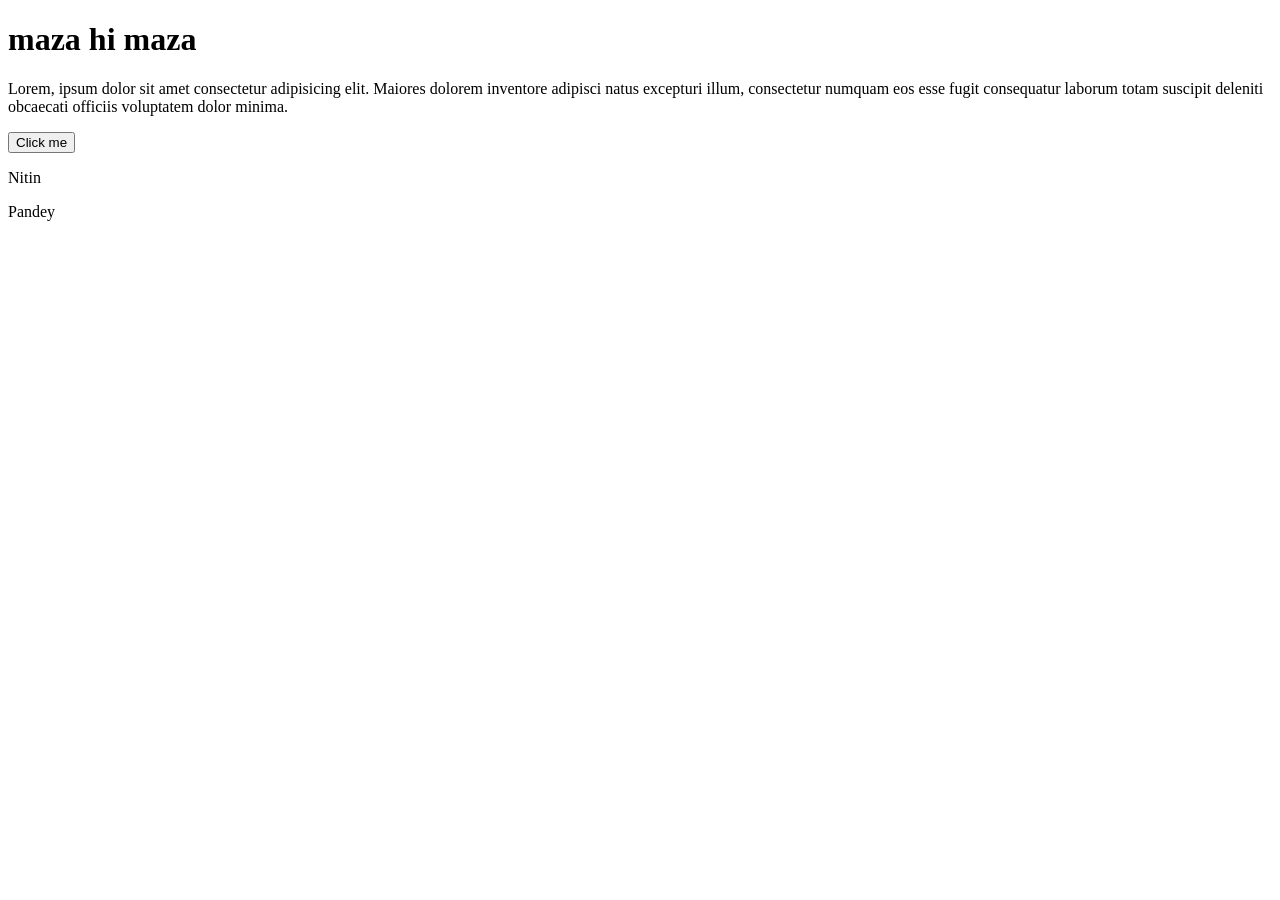
==== Index.html @ 9e4367a3 "Add files via upload" ====
<!DOCTYPE html>
<html lang="en">
<head>
    <meta charset="UTF-8">
    <meta name="viewport" content="width=device-width, initial-scale=1.0">
    <title>Document</title>
    <link rel="stylesheet" href="style.css">
</head>
<body>
    <h1>maza hi maza</h1>
    <p>Lorem, ipsum dolor sit amet consectetur adipisicing elit. Maiores dolorem inventore adipisci natus excepturi illum, consectetur numquam eos esse fugit consequatur laborum totam suscipit deleniti obcaecati officiis voluptatem dolor minima.</p>
    <a href="https://www.amazon.com" target="_blank"><button>Click me</button></a>
    <div id="outer">
        <p>Nitin</p>
        <div id="inner">
            <p>Pandey</p>
        </div>
    </div>
</body>
</html>
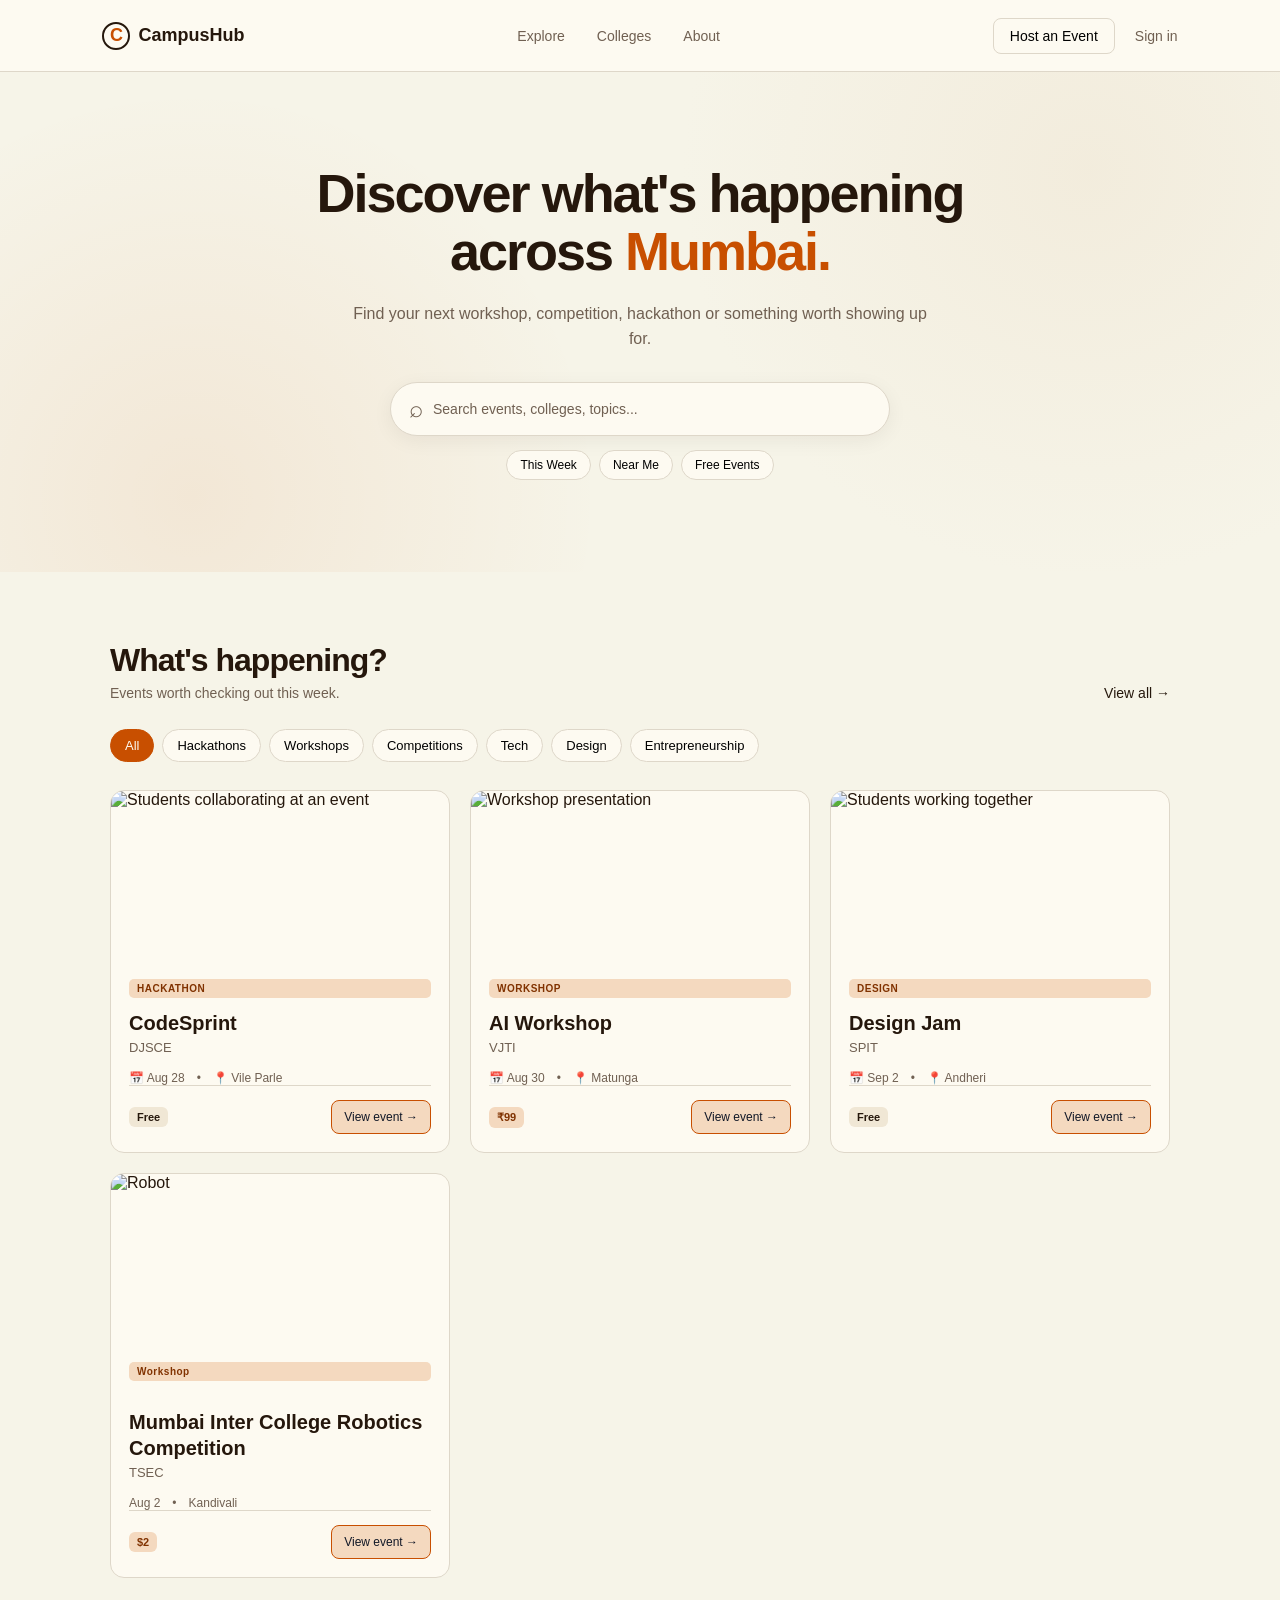
==== commit f835ca4a: "Add files via upload" ====
--- a/Index.html
+++ b/Index.html
@@ -1,21 +1,294 @@
-
 <!DOCTYPE html>
 <html lang="en">
+
 <head>
-    <meta charset="UTF-8">
-    <meta name="viewport" content="width=device-width, initial-scale=1.0">
-    <title>Document</title>
-    <link rel="stylesheet" href="style.css">
+  <meta charset="UTF-8">
+  <meta name="viewport" content="width=device-width, initial-scale=1.0">
+
+  <title>CampusHub — Discover What's Happening</title>
+
+  <link rel="stylesheet" href="style.css">
 </head>
+
 <body>
-    <h1>maza hi maza</h1>
-    <p>Lorem, ipsum dolor sit amet consectetur adipisicing elit. Maiores dolorem inventore adipisci natus excepturi illum, consectetur numquam eos esse fugit consequatur laborum totam suscipit deleniti obcaecati officiis voluptatem dolor minima.</p>
-    <a href="https://www.amazon.com" target="_blank"><button>Click me</button></a>
-    <div id="outer">
-        <p>Nitin</p>
-        <div id="inner">
-            <p>Pandey</p>
-        </div>
+
+  <!-- Navbar -->
+  <header class="navbar">
+
+    <a href="#" class="logo">
+      <span class="logo-icon">C</span>
+      CampusHub
+    </a>
+
+    <nav class="nav-links">
+      <a href="#">Explore</a>
+      <a href="#">Colleges</a>
+      <a href="#">About</a>
+    </nav>
+
+    <div class="nav-actions">
+      <button class="host-btn">Host an Event</button>
+      <a href="#" class="signin">Sign in</a>
     </div>
+
+  </header>
+
+
+  <!-- Hero -->
+  <main>
+
+    <section class="hero">
+
+      <div class="hero-content">
+
+        <h1>
+          Discover what's happening
+          <br>
+          across <span>Mumbai.</span>
+        </h1>
+
+        <p>
+          Find your next workshop, competition, hackathon
+          or something worth showing up for.
+        </p>
+
+        <!-- Search -->
+        <div class="search-box">
+
+          <span class="search-icon">⌕</span>
+
+          <input type="text" placeholder="Search events, colleges, topics...">
+
+        </div>
+
+        <!-- Quick filters -->
+        <div class="quick-filters">
+
+          <button>This Week</button>
+          <button>Near Me</button>
+          <button>Free Events</button>
+
+        </div>
+
+      </div>
+
+    </section>
+    <section class="events-section">
+
+      <div class="section-heading">
+
+        <div>
+          <h2>What's happening?</h2>
+
+          <p>
+            Events worth checking out this week.
+          </p>
+        </div>
+
+        <a href="#" class="view-all">
+          View all →
+        </a>
+
+      </div>
+
+
+      <!-- Categories -->
+
+      <div class="categories">
+
+        <button class="category active">All</button>
+        <button class="category">Hackathons</button>
+        <button class="category">Workshops</button>
+        <button class="category">Competitions</button>
+        <button class="category">Tech</button>
+        <button class="category">Design</button>
+        <button class="category">Entrepreneurship</button>
+
+      </div>
+
+
+      <!-- Event Cards -->
+
+      <div class="event-grid">
+
+        <!-- Card 1 -->
+
+        <article class="event-card" data-category="Hackathons">
+
+          <div class="event-image">
+            <img src="https://images.unsplash.com/photo-1517048676732-d65bc937f952?auto=format&fit=crop&w=800&q=80"
+              alt="Students collaborating at an event">
+          </div>
+
+          <div class="event-content">
+
+            <span class="event-category">
+              HACKATHON
+            </span>
+
+            <h3>CodeSprint</h3>
+
+            <p class="college">
+              DJSCE
+            </p>
+
+            <div class="event-info">
+              <span>📅 Aug 28</span>
+              <span>📍 Vile Parle</span>
+            </div>
+
+            <div class="event-bottom">
+
+              <span class="price free">
+                Free
+              </span>
+
+              <a class="view-event" href="#">
+                View event
+              </a>
+
+            </div>
+
+          </div>
+
+        </article>
+
+
+        <!-- Card 2 -->
+
+        <article class="event-card" data-category="Workshops">
+
+          <div class="event-image">
+            <img src="https://images.unsplash.com/photo-1531482615713-2afd69097998?auto=format&fit=crop&w=800&q=80"
+              alt="Workshop presentation">
+          </div>
+
+          <div class="event-content">
+
+            <span class="event-category">
+              WORKSHOP
+            </span>
+
+            <h3>AI Workshop</h3>
+
+            <p class="college">
+              VJTI
+            </p>
+
+            <div class="event-info">
+              <span>📅 Aug 30</span>
+              <span>📍 Matunga</span>
+            </div>
+
+            <div class="event-bottom">
+
+              <span class="price paid">
+                ₹99
+              </span>
+
+              <a class="view-event" href="#">
+                View event
+              </a>
+
+            </div>
+
+          </div>
+
+        </article>
+
+
+        <!-- Card 3 -->
+
+        <article class="event-card" data-category="Design">
+
+          <div class="event-image">
+            <img src="https://images.unsplash.com/photo-1556761175-b413da4baf72?auto=format&fit=crop&w=800&q=80"
+              alt="Students working together">
+          </div>
+
+          <div class="event-content">
+
+            <span class="event-category">
+              DESIGN
+            </span>
+
+            <h3>Design Jam</h3>
+
+            <p class="college">
+              SPIT
+            </p>
+
+            <div class="event-info">
+              <span>📅 Sep 2</span>
+              <span>📍 Andheri</span>
+            </div>
+
+            <div class="event-bottom">
+
+              <span class="price free">
+                Free
+              </span>
+
+              <a class="view-event" href="https://youtube.com">
+                View event
+              </a>
+
+            </div>
+
+          </div>
+
+        </article>
+        <!-- Card 4 -->
+
+    <article class="event-card" data-category="Competitions">
+
+      <div class="event-image">
+        <img
+          src="https://img.freepik.com/premium-photo/group-young-boys-enthusiastically-collaborating-construction-robot-students-working-building-robot-stem-lab-ai-generated_538213-17193.jpg"
+          alt="Robot">
+      </div>
+
+      <div class="event-content">
+
+        <span class="event-category">
+          Workshop
+        </span>
+
+        <h3><h3>Mumbai Inter College Robotics Competition</h3></h3>
+
+        <p class="college">
+          TSEC
+        </p>
+
+        <div class="event-info">
+          <span>Aug 2</span>
+          <span>Kandivali</span>
+        </div>
+
+        <div class="event-bottom">
+
+          <span class="price paid">
+            $2
+          </span>
+
+          <a class="view-event" href="https://youtube.com">
+            View event
+          </a>
+
+        </div>
+
+      </div>
+
+    </article>
+      </div>
+    </section>
+    </div>
+
+    </section>
+  </main>
+
+  <script src="script.js"></script>
+
 </body>
+
 </html>
--- a/style.css
+++ b/style.css
@@ -0,0 +1,747 @@
+/* ---------- RESET ---------- */
+
+* {
+    margin: 0;
+    padding: 0;
+    box-sizing: border-box;
+}
+
+/*-----Color Bank---------*/
+:root {
+    --cream: #f6f4e8;
+    --ink: #25170c;
+    --terracotta: #c84f00;
+    --sand: #f0e7d5;
+    --warm-gray: #706052;
+
+    --background: #f6f4e8;
+    --foreground: #25170c;
+    --card: #fdfaf1;
+    --card-foreground: #25170c;
+
+    --primary: #c84f00;
+    --primary-foreground: #fdfaf1;
+
+    --secondary: #f0e7d5;
+    --secondary-foreground: #25170c;
+
+    --muted: #f0e7d5;
+    --muted-foreground: #706052;
+
+    --accent: #f4d9bf;
+    --accent-foreground: #803200;
+
+    --border: #ded7c9;
+    --input: #ded7c9;
+    --ring: #c84f00;
+}
+
+body {
+    font-family: Arial, sans-serif;
+    background: var(--background);
+    color: var(--foreground);
+}
+
+/* ---------- NAVBAR ---------- */
+
+.navbar {
+    height: 72px;
+
+    display: flex;
+    align-items: center;
+    justify-content: space-between;
+
+    padding: 0 8%;
+
+    background: var(--card);
+    border-bottom: 1px solid var(--border);
+}
+
+
+/* Logo */
+
+.logo {
+    display: flex;
+    align-items: center;
+    gap: 8px;
+
+    text-decoration: none;
+    color: var(--ink);
+
+    font-size: 18px;
+    font-weight: 600;
+}
+
+.logo-icon {
+    width: 28px;
+    height: 28px;
+
+    display: flex;
+    align-items: center;
+    justify-content: center;
+
+    border: 2px solid var(--ink);
+    border-radius: 50%;
+
+    color: var(--terracotta);
+    font-weight: 700;
+}
+
+
+/* Navigation */
+
+.nav-links {
+    display: flex;
+    gap: 32px;
+}
+
+.nav-links a,
+.signin {
+    text-decoration: none;
+    color: var(--warm-gray);
+
+    font-size: 14px;
+}
+
+.nav-links a:hover,
+.signin:hover {
+    color: var(--terracotta);
+}
+
+
+/* Navbar buttons */
+
+.nav-actions {
+    display: flex;
+    align-items: center;
+    gap: 20px;
+}
+
+.host-btn {
+    padding: 9px 16px;
+
+    background: var(--card);
+
+    border: 1px solid var(--border);
+    border-radius: 8px;
+
+    cursor: pointer;
+
+    font-size: 14px;
+
+    transition: 0.2s ease;
+}
+
+.host-btn:hover {
+    border-color: var(--terracotta);
+    color: var(--terracotta);
+}
+
+
+/* ---------- HERO ---------- */
+
+.hero {
+    min-height: 500px;
+
+    display: flex;
+    justify-content: center;
+    align-items: center;
+
+    text-align: center;
+
+    position: relative;
+
+    overflow: hidden;
+
+    background:
+        radial-gradient(
+            circle at 15% 85%,
+            rgba(200, 79, 0, 0.08),
+            transparent 35%
+        ),
+        radial-gradient(
+            circle at 85% 20%,
+            rgba(240, 231, 213, 0.6),
+            transparent 35%
+        ),
+        var(--background);
+}
+
+
+/* Hero content */
+
+.hero-content {
+    position: relative;
+
+    max-width: 800px;
+
+    padding: 60px 20px;
+}
+
+
+/* Heading */
+
+.hero h1 {
+    font-size: 54px;
+    line-height: 1.08;
+
+    letter-spacing: -2px;
+
+    margin-bottom: 20px;
+}
+
+.hero h1 span {
+    color: var(--terracotta);
+}
+
+
+/* Description */
+
+.hero p {
+    max-width: 600px;
+
+    margin: 0 auto 30px;
+
+    color: var(--muted-foreground);
+
+    font-size: 16px;
+
+    line-height: 1.6;
+}
+
+
+/* ---------- SEARCH ---------- */
+
+.search-box {
+    width: 500px;
+    max-width: 100%;
+
+    height: 54px;
+
+    margin: 0 auto;
+
+    display: flex;
+    align-items: center;
+
+    padding: 0 18px;
+
+    background: var(--card);
+
+    border: 1px solid var(--border);
+
+    border-radius: 30px;
+
+    box-shadow: 0 5px 20px rgba(37, 23, 12, 0.06);
+}
+
+.search-icon {
+    font-size: 24px;
+
+    color: var(--muted-foreground);
+
+    margin-right: 10px;
+}
+
+.search-box input {
+    width: 100%;
+
+    border: none;
+    outline: none;
+    background: transparent;
+    font-size: 14px;
+
+    color: var(--foreground);
+}
+
+.search-box input::placeholder {
+    color: var(--muted-foreground);
+}
+
+
+/* ---------- QUICK FILTERS ---------- */
+
+.quick-filters {
+    display: flex;
+    justify-content: center;
+
+    gap: 8px;
+
+    margin-top: 14px;
+}
+
+.quick-filters button {
+    padding: 7px 13px;
+
+    border: 1px solid var(--border);
+
+    background: var(--card);
+
+    border-radius: 20px;
+
+    font-size: 12px;
+
+    cursor: pointer;
+
+    transition: 0.2s ease;
+}
+
+.quick-filters button:hover {
+    background: var(--accent);
+
+    border-color: var(--primary);
+
+    color: var(--primary);
+}
+
+/* ---------- EVENTS SECTION ---------- */
+
+.events-section {
+    max-width: 1100px;
+
+    margin: 0 auto;
+
+    padding: 70px 20px;
+}
+
+
+/* Section heading */
+
+.section-heading {
+    display: flex;
+    justify-content: space-between;
+    align-items: end;
+
+    margin-bottom: 28px;
+}
+
+.section-heading h2 {
+    font-size: 32px;
+
+    letter-spacing: -1px;
+
+    margin-bottom: 6px;
+}
+
+.section-heading p {
+    color: var(--muted-foreground);
+
+    font-size: 14px;
+}
+
+.view-all {
+    text-decoration: none;
+
+    color: var(--foreground);
+
+    font-size: 14px;
+
+    font-weight: 500;
+}
+
+.view-all:hover {
+    color: var(--primary);
+}
+
+
+/* ---------- CATEGORIES ---------- */
+
+.categories {
+    display: flex;
+
+    gap: 8px;
+
+    margin-bottom: 28px;
+
+    overflow-x: auto;
+}
+
+.category {
+    white-space: nowrap;
+
+    padding: 8px 14px;
+
+    border: 1px solid var(--border);
+
+    background: var(--card);
+
+    border-radius: 20px;
+
+    cursor: pointer;
+
+    font-size: 13px;
+
+    transition: 0.2s ease;
+}
+
+.category:hover {
+    border-color: var(--primary);
+
+    color: var(--primary);
+}
+
+.category.active {
+    background: var(--primary);
+
+    color: var(--primary-foreground);
+
+    border-color: var(--primary);
+}
+
+
+/* ---------- EVENT GRID ---------- */
+
+.event-grid {
+    display: grid;
+
+    grid-template-columns: repeat(3, 1fr);
+
+    gap: 20px;
+}
+
+
+/* ---------- EVENT CARD ---------- */
+.view-event {
+    color: var(--primary);
+    background-color: var(--accent);
+    padding: 9px 12px;
+    border: 1px solid var(--primary);
+    border-radius: 8px;
+    text-decoration: none;
+}
+
+.view-event:hover {
+    background-color: var(--primary);
+    color: var(--primary-foreground);
+}
+
+.view-event::after {
+    content: " →";
+    display: inline-block;
+    transition: transform 0.2s ease;
+}
+
+.view-event:hover::after {
+    transform: translateX(3px);
+}
+
+.event-card {
+    background: var(--card);
+    color: var(--card-foreground);
+    border: 1px solid var(--border);
+    height: 100%;
+    border-radius: 14px;
+
+    overflow: hidden;
+
+    transition: transform 0.25s ease,
+        box-shadow 0.25s ease;
+}
+
+.event-card:hover {
+    transform: translateY(-4px);
+
+    box-shadow:
+        0 12px 30px rgba(0, 0, 0, 0.08);
+}
+
+
+/* Event image */
+
+.event-image {
+    width: 100%;
+
+    height: 170px;
+
+    overflow: hidden;
+}
+
+.event-image img {
+    width: 100%;
+    height: 100%;
+
+    object-fit: cover;
+
+    transition: transform 0.5s ease;
+}
+
+.event-card:hover .event-image img {
+    transform: scale(1.04);
+}
+
+
+/* Card content */
+
+.event-content {
+    padding: 18px;
+    display: flex;
+    flex-direction: column;
+}
+
+.event-category {
+    display: inline-block;
+
+    padding: 4px 8px;
+
+    background: var(--accent);
+
+    color: var(--accent-foreground);
+
+    border-radius: 5px;
+
+    font-size: 10px;
+
+    font-weight: 700;
+
+    letter-spacing: 0.5px;
+}
+
+.event-content h3 {
+    margin-top: 12px;
+    margin-bottom: 4px;
+
+    font-size: 20px;
+    font-weight: 700;
+    line-height: 1.3;
+}
+
+.college {
+    color: var(--muted-foreground);
+    font-size: 13px;
+    font-weight: 500;
+}
+
+
+/* Date + location */
+
+.event-info {
+    display: flex;
+    align-items: center;
+    gap: 12px;
+    margin-top: 16px;
+    color: var(--muted-foreground);
+    font-size: 12px;
+}
+
+.event-info span+span::before {
+    content: "•";
+    margin-right: 12px;
+}
+
+
+/* Bottom */
+
+.event-bottom {
+    display: flex;
+
+    justify-content: space-between;
+
+    align-items: center;
+
+    margin-top: auto;
+
+    padding-top: 14px;
+
+    border-top: 1px solid var(--border);
+}
+
+.event-bottom a {
+    text-decoration: none;
+
+    color: #111827;
+
+    font-size: 12px;
+
+    font-weight: 500;
+}
+
+.event-bottom a:hover {
+    color: var(--ink);
+}
+
+
+/* Price */
+
+.price {
+    padding: 4px 8px;
+
+    border-radius: 6px;
+
+    font-size: 11px;
+
+    font-weight: 600;
+}
+
+.price.free {
+    background: var(--secondary);
+
+    color: var(--foreground);
+}
+
+.price.paid {
+    background: var(--accent);
+
+    color: var(--accent-foreground);
+}
+
+/* ---------- RESPONSIVE DESIGN ---------- */
+
+
+/* ---------- TABLET ---------- */
+
+@media (max-width: 900px) {
+
+    /* Navbar */
+
+    .navbar {
+        padding: 0 5%;
+    }
+
+    .nav-links {
+        gap: 20px;
+    }
+
+
+    /* Hero */
+
+    .hero h1 {
+        font-size: 46px;
+    }
+
+    .hero-content {
+        padding: 50px 20px;
+    }
+
+
+    /* Events */
+
+    .events-section {
+        padding: 60px 5%;
+    }
+
+    .event-grid {
+        grid-template-columns: repeat(2, 1fr);
+    }
+
+}
+
+
+/* ---------- MOBILE ---------- */
+
+@media (max-width: 600px) {
+
+    /* Navbar */
+
+    .navbar {
+        height: auto;
+
+        padding: 14px 5%;
+
+        gap: 12px;
+    }
+
+    .nav-links {
+        display: none;
+    }
+
+    .nav-actions {
+        gap: 12px;
+    }
+
+    .host-btn {
+        padding: 8px 12px;
+        font-size: 13px;
+    }
+
+    .signin {
+        font-size: 13px;
+    }
+
+
+    /* Hero */
+
+    .hero {
+        min-height: 450px;
+    }
+
+    .hero-content {
+        width: 100%;
+        padding: 50px 20px;
+    }
+
+    .hero h1 {
+        font-size: 36px;
+        letter-spacing: -1px;
+        line-height: 1.12;
+    }
+
+    .hero p {
+        font-size: 14px;
+        line-height: 1.5;
+    }
+
+    .hero::before {
+        width: 300px;
+        height: 200px;
+    }
+
+
+    /* Search */
+
+    .search-box {
+        width: 100%;
+        height: 50px;
+    }
+
+
+    /* Quick filters */
+
+    .quick-filters {
+        flex-wrap: wrap;
+    }
+
+
+    /* Events section */
+
+    .events-section {
+        padding: 50px 20px;
+    }
+
+
+    /* Section heading */
+
+    .section-heading {
+        flex-direction: column;
+        align-items: flex-start;
+        gap: 10px;
+    }
+
+    .section-heading h2 {
+        font-size: 28px;
+    }
+
+
+    /* Categories */
+
+    .categories {
+        padding-bottom: 4px;
+    }
+
+
+    /* Event grid */
+
+    .event-grid {
+        grid-template-columns: 1fr;
+    }
+
+
+    /* Event card */
+
+    .event-image {
+        height: 180px;
+    }
+
+}
+    /* Hidden class*/
+    .hidden{
+        display:none;
+    }
